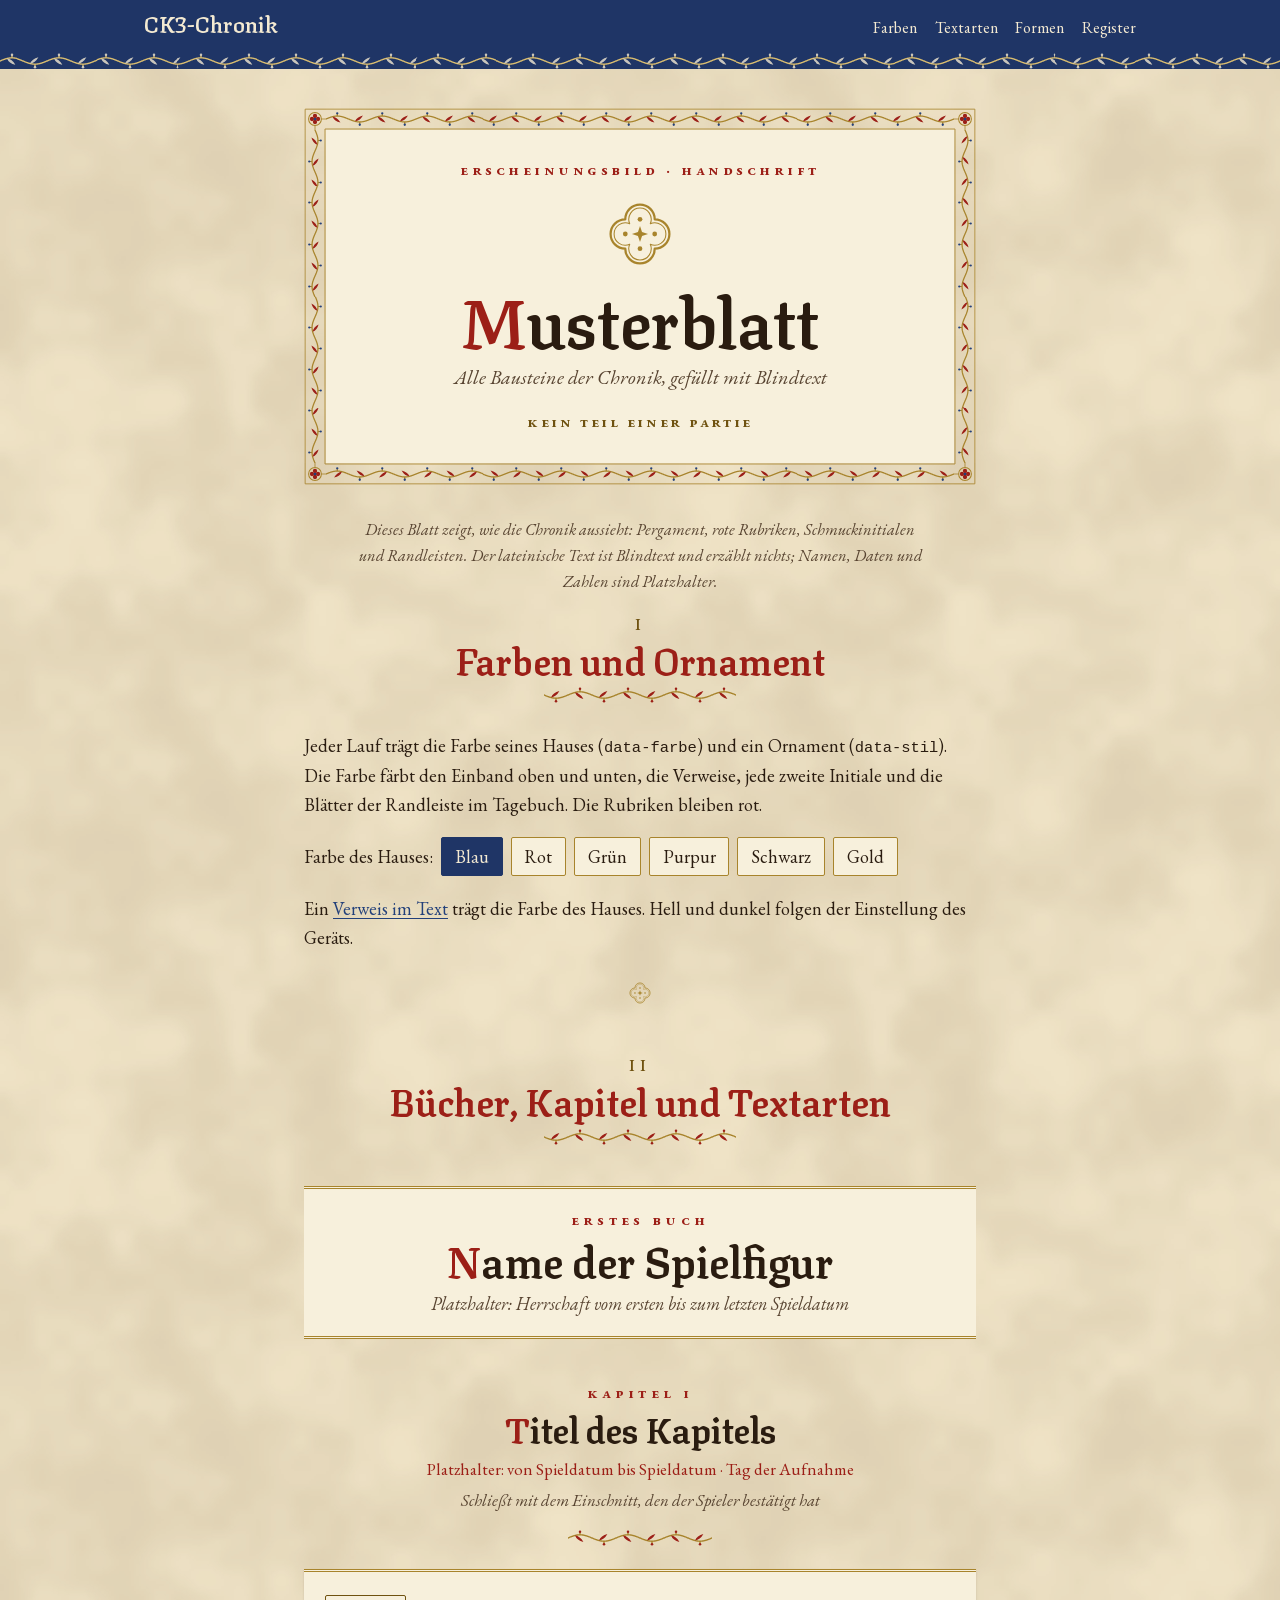
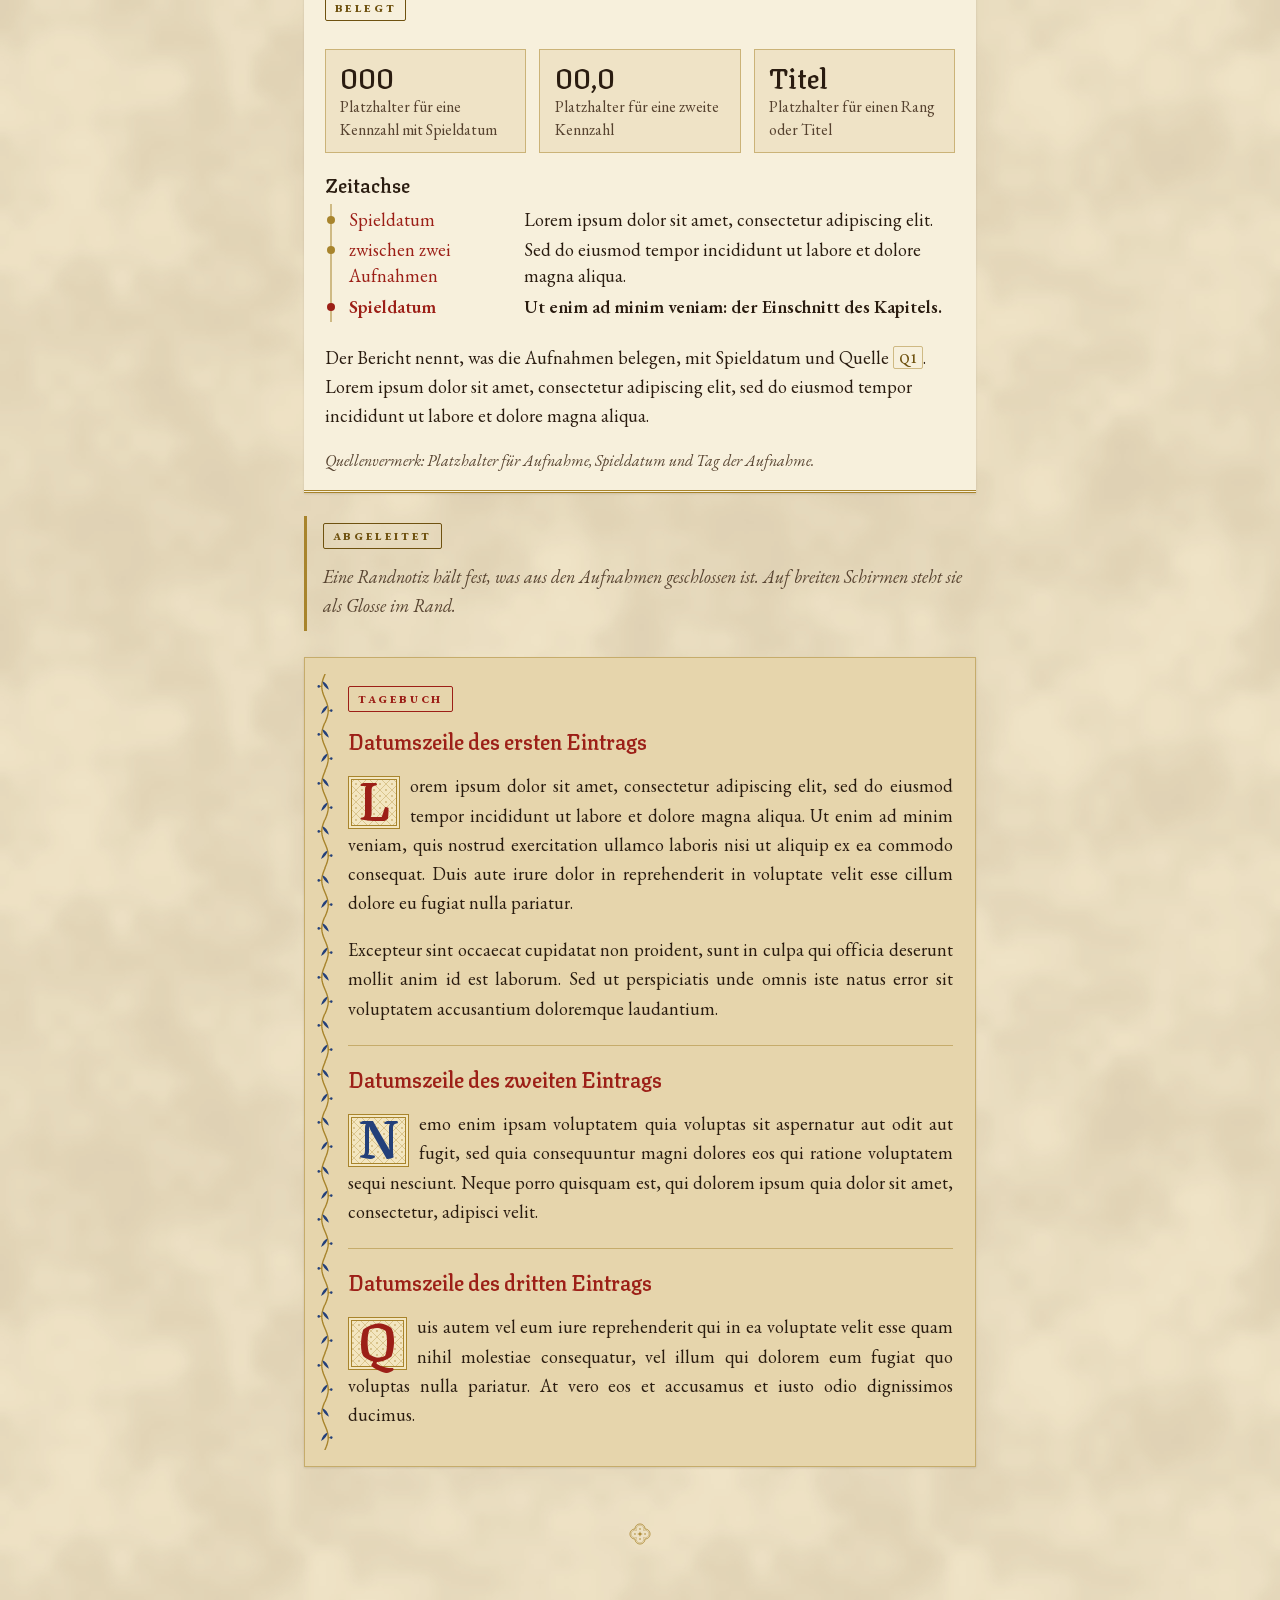
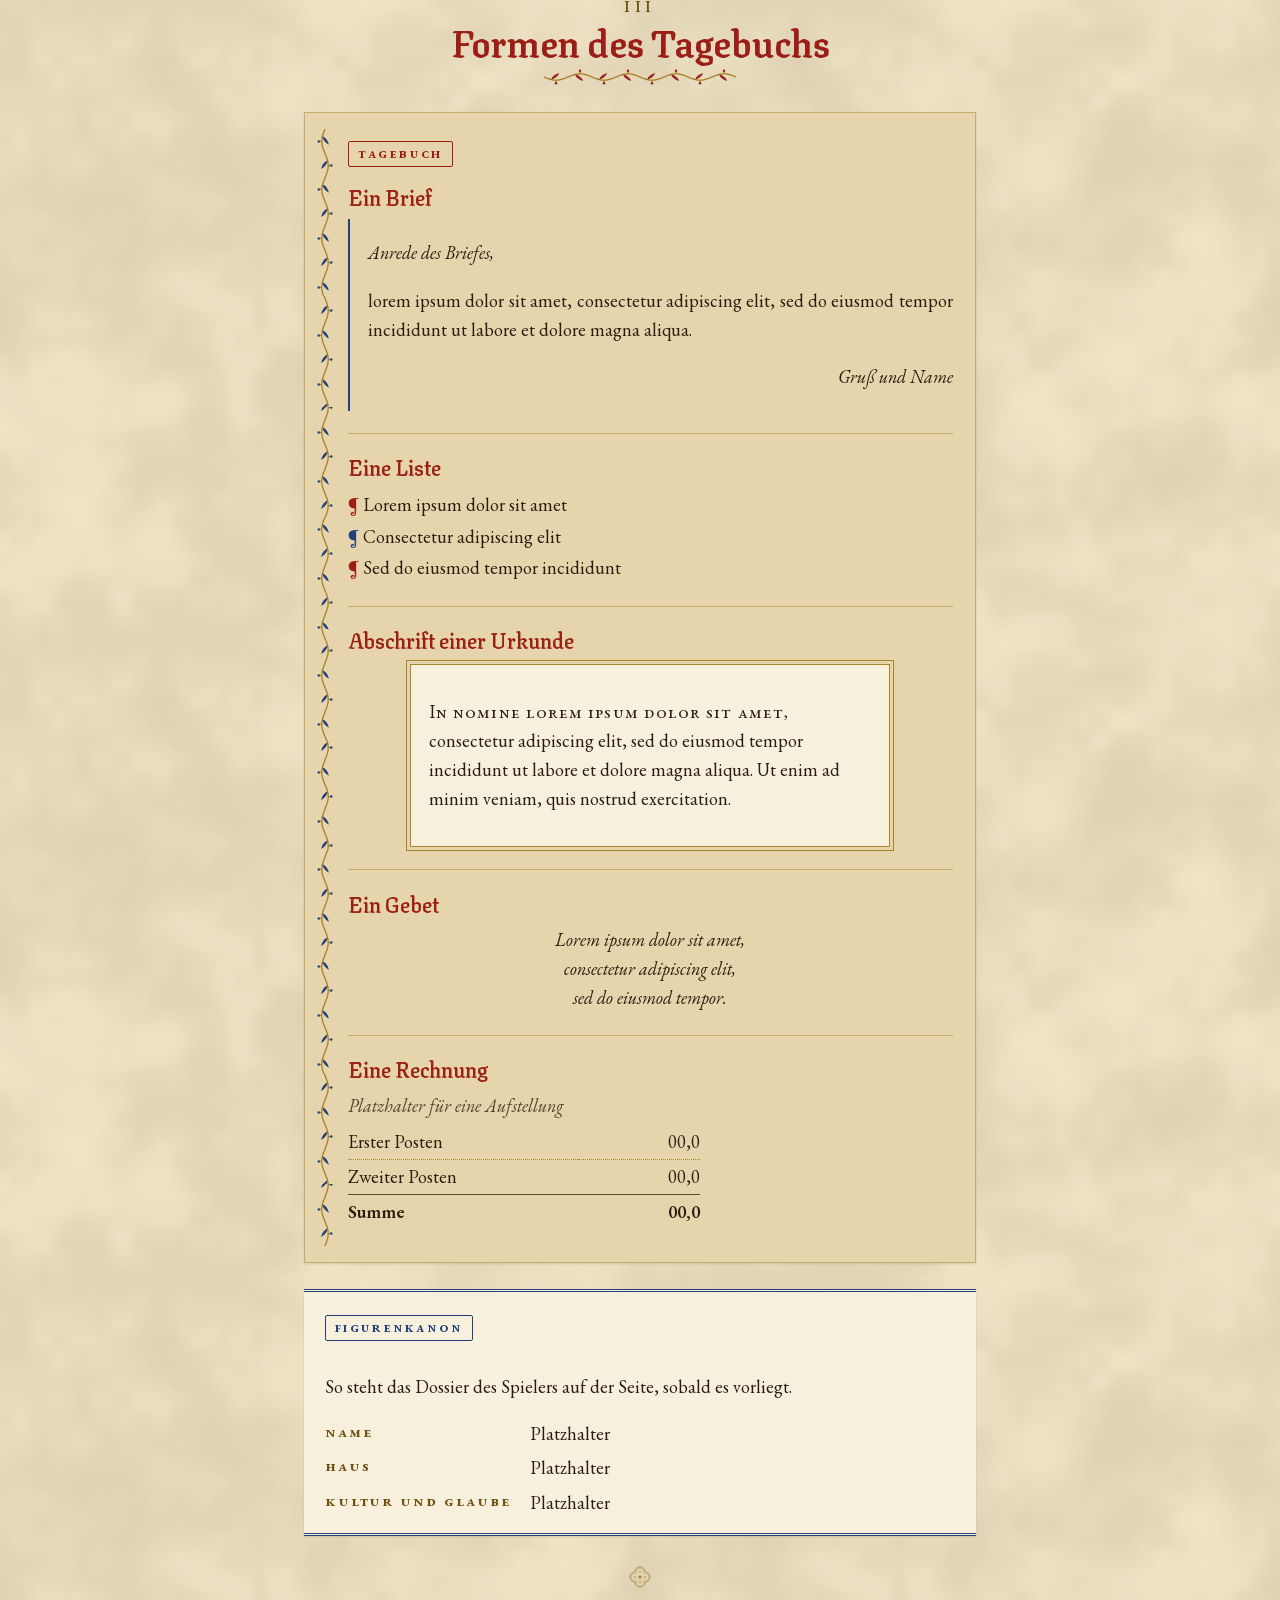
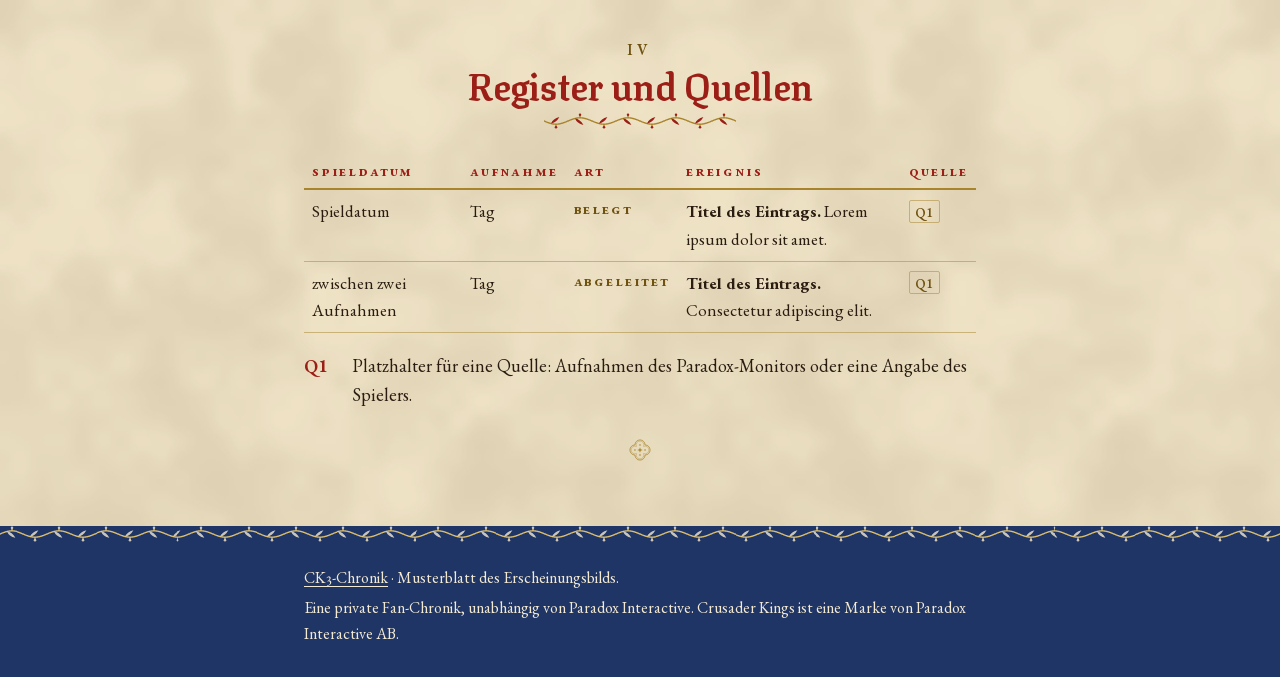
==== musterblatt.html @ afde4c9e "Gerüst der CK3-Chronik: Portal, erster Lauf, Handschrift, Hochlade-Skript Portal und Seite des erste" ====
<!doctype html>
<html lang="de">
<head>
<meta charset="utf-8">
<meta name="viewport" content="width=device-width, initial-scale=1">
<meta name="color-scheme" content="light dark">
<meta name="robots" content="noindex">
<title>Musterblatt · CK3-Chronik</title>
<meta name="description" content="Musterblatt des Erscheinungsbilds „Handschrift“: alle Bausteine der CK3-Chronik mit Blindtext.">
<link rel="icon" href="assets/zeichen.svg" type="image/svg+xml">
<link rel="stylesheet" href="assets/handschrift.css">
<script src="assets/musterblatt.js" defer></script>
</head>
<body>
<a class="hs-sprung" href="#inhalt">Zum Inhalt</a>
<header class="hs-kopf">
  <div class="hs-kopf-innen">
    <a class="hs-marke" href="./">CK3-Chronik</a>
    <nav aria-label="Abschnitte"><a href="#farben">Farben</a><a href="#textarten">Textarten</a><a href="#formen">Formen</a><a href="#register">Register</a></nav>
  </div>
  <div class="hs-leiste" aria-hidden="true"></div>
</header>

<main id="inhalt">
  <section class="hs-titelblatt" aria-labelledby="titel">
    <p class="hs-oben">Erscheinungsbild · Handschrift</p>
    <div class="hs-vierpass" aria-hidden="true"></div>
    <h1 id="titel">Musterblatt</h1>
    <p class="hs-unter">Alle Bausteine der Chronik, gefüllt mit Blindtext</p>
    <p class="hs-zeile">Kein Teil einer Partie</p>
  </section>

  <p class="hs-hinweis">Dieses Blatt zeigt, wie die Chronik aussieht: Pergament, rote Rubriken, Schmuckinitialen und Randleisten. Der lateinische Text ist Blindtext und erzählt nichts; Namen, Daten und Zahlen sind Platzhalter.</p>

  <section class="hs-abschnitt" id="farben" aria-labelledby="farben-titel">
    <h2 id="farben-titel"><span class="hs-nr">I</span> Farben und Ornament</h2>
    <div class="hs-leiste" aria-hidden="true"></div>
    <p>Jeder Lauf trägt die Farbe seines Hauses (<code>data-farbe</code>) und ein Ornament (<code>data-stil</code>). Die Farbe färbt den Einband oben und unten, die Verweise, jede zweite Initiale und die Blätter der Randleiste im Tagebuch. Die Rubriken bleiben rot.</p>
    <p id="farbwahl" class="hs-farbwahl" hidden>Farbe des Hauses:
      <button type="button" data-farbe="">Blau</button>
      <button type="button" data-farbe="rot">Rot</button>
      <button type="button" data-farbe="gruen">Grün</button>
      <button type="button" data-farbe="purpur">Purpur</button>
      <button type="button" data-farbe="schwarz">Schwarz</button>
      <button type="button" data-farbe="gold">Gold</button>
    </p>
    <p>Ein <a href="#textarten">Verweis im Text</a> trägt die Farbe des Hauses. Hell und dunkel folgen der Einstellung des Geräts.</p>
    <div class="hs-vierpass hs-schluss" aria-hidden="true"></div>
  </section>

  <section class="hs-abschnitt" id="textarten" aria-labelledby="textarten-titel">
    <h2 id="textarten-titel"><span class="hs-nr">II</span> Bücher, Kapitel und Textarten</h2>
    <div class="hs-leiste" aria-hidden="true"></div>

    <section class="hs-buch" id="buch-muster" aria-labelledby="buch-muster-titel">
      <header class="hs-buch-kopf">
        <p class="hs-buch-nr">Erstes Buch</p>
        <h3 id="buch-muster-titel">Name der Spielfigur</h3>
        <p class="hs-buch-zeit">Platzhalter: Herrschaft vom ersten bis zum letzten Spieldatum</p>
      </header>

      <article class="hs-kapitel" id="kapitel-muster" aria-labelledby="kapitel-muster-titel">
        <header class="hs-kapitel-kopf">
          <p class="hs-kapitel-nr">Kapitel I</p>
          <h4 id="kapitel-muster-titel">Titel des Kapitels</h4>
          <p class="hs-kapitel-zeit">Platzhalter: von Spieldatum bis Spieldatum · Tag der Aufnahme</p>
          <p class="hs-kapitel-einschnitt">Schließt mit dem Einschnitt, den der Spieler bestätigt hat</p>
          <div class="hs-leiste" aria-hidden="true"></div>
        </header>

        <div class="hs-bericht">
          <span class="hs-etikett">Belegt</span>
          <div class="hs-kennzahlen">
            <div class="hs-kennzahl"><b>000</b><span>Platzhalter für eine Kennzahl mit Spieldatum</span></div>
            <div class="hs-kennzahl"><b>00,0</b><span>Platzhalter für eine zweite Kennzahl</span></div>
            <div class="hs-kennzahl"><b>Titel</b><span>Platzhalter für einen Rang oder Titel</span></div>
          </div>
          <h5>Zeitachse</h5>
          <ol class="hs-zeitachse">
            <li><span class="hs-zeitpunkt">Spieldatum</span><span>Lorem ipsum dolor sit amet, consectetur adipiscing elit.</span></li>
            <li><span class="hs-zeitpunkt">zwischen zwei Aufnahmen</span><span>Sed do eiusmod tempor incididunt ut labore et dolore magna aliqua.</span></li>
            <li class="hs-einschnitt"><span class="hs-zeitpunkt">Spieldatum</span><span>Ut enim ad minim veniam: der Einschnitt des Kapitels.</span></li>
          </ol>
          <p>Der Bericht nennt, was die Aufnahmen belegen, mit Spieldatum und Quelle <a class="hs-q" href="#q1" aria-label="Quelle Q1">Q1</a>. Lorem ipsum dolor sit amet, consectetur adipiscing elit, sed do eiusmod tempor incididunt ut labore et dolore magna aliqua.</p>
          <p class="hs-quelle">Quellenvermerk: Platzhalter für Aufnahme, Spieldatum und Tag der Aufnahme.</p>
        </div>

        <aside class="hs-randnotiz">
          <span class="hs-etikett">Abgeleitet</span>
          <p>Eine Randnotiz hält fest, was aus den Aufnahmen geschlossen ist. Auf breiten Schirmen steht sie als Glosse im Rand.</p>
        </aside>

        <div class="hs-tagebuch">
          <span class="hs-etikett">Tagebuch</span>
          <section class="hs-eintrag">
            <h5 class="hs-rubrik">Datumszeile des ersten Eintrags</h5>
            <p>Lorem ipsum dolor sit amet, consectetur adipiscing elit, sed do eiusmod tempor incididunt ut labore et dolore magna aliqua. Ut enim ad minim veniam, quis nostrud exercitation ullamco laboris nisi ut aliquip ex ea commodo consequat. Duis aute irure dolor in reprehenderit in voluptate velit esse cillum dolore eu fugiat nulla pariatur.</p>
            <p>Excepteur sint occaecat cupidatat non proident, sunt in culpa qui officia deserunt mollit anim id est laborum. Sed ut perspiciatis unde omnis iste natus error sit voluptatem accusantium doloremque laudantium.</p>
          </section>
          <section class="hs-eintrag">
            <h5 class="hs-rubrik">Datumszeile des zweiten Eintrags</h5>
            <p>Nemo enim ipsam voluptatem quia voluptas sit aspernatur aut odit aut fugit, sed quia consequuntur magni dolores eos qui ratione voluptatem sequi nesciunt. Neque porro quisquam est, qui dolorem ipsum quia dolor sit amet, consectetur, adipisci velit.</p>
          </section>
          <section class="hs-eintrag">
            <h5 class="hs-rubrik">Datumszeile des dritten Eintrags</h5>
            <p>Quis autem vel eum iure reprehenderit qui in ea voluptate velit esse quam nihil molestiae consequatur, vel illum qui dolorem eum fugiat quo voluptas nulla pariatur. At vero eos et accusamus et iusto odio dignissimos ducimus.</p>
          </section>
        </div>
      </article>
    </section>
    <div class="hs-vierpass hs-schluss" aria-hidden="true"></div>
  </section>

  <section class="hs-abschnitt" id="formen" aria-labelledby="formen-titel">
    <h2 id="formen-titel"><span class="hs-nr">III</span> Formen des Tagebuchs</h2>
    <div class="hs-leiste" aria-hidden="true"></div>
    <div class="hs-tagebuch">
      <span class="hs-etikett">Tagebuch</span>
      <section class="hs-eintrag hs-eintrag--schlicht">
        <h5 class="hs-rubrik">Ein Brief</h5>
        <div class="hs-brief">
          <p class="hs-anrede">Anrede des Briefes,</p>
          <p>lorem ipsum dolor sit amet, consectetur adipiscing elit, sed do eiusmod tempor incididunt ut labore et dolore magna aliqua.</p>
          <p class="hs-gruss">Gruß und Name</p>
        </div>
      </section>
      <section class="hs-eintrag hs-eintrag--schlicht">
        <h5 class="hs-rubrik">Eine Liste</h5>
        <ul class="hs-liste">
          <li>Lorem ipsum dolor sit amet</li>
          <li>Consectetur adipiscing elit</li>
          <li>Sed do eiusmod tempor incididunt</li>
        </ul>
      </section>
      <section class="hs-eintrag hs-eintrag--schlicht">
        <h5 class="hs-rubrik">Abschrift einer Urkunde</h5>
        <div class="hs-urkunde">
          <p>In nomine lorem ipsum dolor sit amet, consectetur adipiscing elit, sed do eiusmod tempor incididunt ut labore et dolore magna aliqua. Ut enim ad minim veniam, quis nostrud exercitation.</p>
        </div>
      </section>
      <section class="hs-eintrag hs-eintrag--schlicht">
        <h5 class="hs-rubrik">Ein Gebet</h5>
        <p class="hs-gebet">Lorem ipsum dolor sit amet,<br>consectetur adipiscing elit,<br>sed do eiusmod tempor.</p>
      </section>
      <section class="hs-eintrag hs-eintrag--schlicht">
        <h5 class="hs-rubrik">Eine Rechnung</h5>
        <table class="hs-rechnung">
          <caption>Platzhalter für eine Aufstellung</caption>
          <tbody>
            <tr><td>Erster Posten</td><td>00,0</td></tr>
            <tr><td>Zweiter Posten</td><td>00,0</td></tr>
            <tr class="hs-summe"><td>Summe</td><td>00,0</td></tr>
          </tbody>
        </table>
      </section>
    </div>
    <div class="hs-kanon">
      <span class="hs-etikett">Figurenkanon</span>
      <p>So steht das Dossier des Spielers auf der Seite, sobald es vorliegt.</p>
      <dl class="hs-steckbrief">
        <dt>Name</dt><dd>Platzhalter</dd>
        <dt>Haus</dt><dd>Platzhalter</dd>
        <dt>Kultur und Glaube</dt><dd>Platzhalter</dd>
      </dl>
    </div>
    <div class="hs-vierpass hs-schluss" aria-hidden="true"></div>
  </section>

  <section class="hs-abschnitt" id="register" aria-labelledby="register-titel">
    <h2 id="register-titel"><span class="hs-nr">IV</span> Register und Quellen</h2>
    <div class="hs-leiste" aria-hidden="true"></div>
    <div class="hs-tabelle-rahmen"><table class="hs-register">
      <thead><tr><th scope="col">Spieldatum</th><th scope="col">Aufnahme</th><th scope="col">Art</th><th scope="col">Ereignis</th><th scope="col">Quelle</th></tr></thead>
      <tbody>
        <tr><td class="hs-zeit">Spieldatum</td><td class="hs-zeit">Tag</td><td class="hs-art">Belegt</td><td><strong>Titel des Eintrags.</strong> Lorem ipsum dolor sit amet.</td><td><a class="hs-q" href="#q1">Q1</a></td></tr>
        <tr><td class="hs-zeit">zwischen zwei Aufnahmen</td><td class="hs-zeit">Tag</td><td class="hs-art">Abgeleitet</td><td><strong>Titel des Eintrags.</strong> Consectetur adipiscing elit.</td><td><a class="hs-q" href="#q1">Q1</a></td></tr>
      </tbody>
    </table></div>
    <ol class="hs-quellen">
      <li id="q1"><b>Q1</b>Platzhalter für eine Quelle: Aufnahmen des Paradox-Monitors oder eine Angabe des Spielers.</li>
    </ol>
    <div class="hs-vierpass hs-schluss" aria-hidden="true"></div>
  </section>
</main>

<footer class="hs-fuss">
  <div class="hs-leiste" aria-hidden="true"></div>
  <div class="hs-fuss-innen">
    <p><a href="./">CK3-Chronik</a> · Musterblatt des Erscheinungsbilds.</p>
    <p>Eine private Fan-Chronik, unabhängig von Paradox Interactive. Crusader Kings ist eine Marke von Paradox Interactive AB.</p>
  </div>
</footer>
</body>
</html>
---- assets/handschrift.css ----
/* CK3-Chronik · Erscheinungsbild „Handschrift“: die Hauschronik als mittelalterliche Handschrift.
   Pergament, braunschwarze Tinte, rote Rubriken, Schmuckinitialen, Randleisten (scripts/ornamente.py).
   Farben als Variablen, hell und dunkel; Schriften lokal (SIL OFL, assets/fonts/), keine fremden Server.
   Je Lauf: data-farbe (Farbe des Hauses) und data-stil (Ornament) an <html>.
   Wer hier Farben ändert, lässt danach `node scripts/kontrast.mjs` laufen (WCAG AA). */

@font-face { font-family: "Texturina"; src: url("fonts/texturina.woff2") format("woff2"); font-weight: 100 900; font-style: normal; font-display: swap; }
@font-face { font-family: "EB Garamond"; src: url("fonts/eb-garamond.woff2") format("woff2"); font-weight: 400 800; font-style: normal; font-display: swap; }
@font-face { font-family: "EB Garamond"; src: url("fonts/eb-garamond-italic.woff2") format("woff2"); font-weight: 400 800; font-style: italic; font-display: swap; }

:root {
  --hs-papier: #efe3c6;          /* Pergament */
  --hs-papier-fleck: #dfd1b3;    /* dunkelste Stelle der Pergamentwolken (nur für die Kontrastprüfung) */
  --hs-papier-2: #f7f0dc;        /* Bericht, Titelblatt */
  --hs-papier-3: #e6d5ac;        /* Tagebuch, getönt */
  --hs-tinte: #2a1c10;           /* Tinte, Braunschwarz */
  --hs-tinte-blass: #574330;
  --hs-rubrum: #9c1f17;          /* Rubriken: Überschriften, Datumszeilen, Initialen */
  --hs-gold: #a8842c;            /* Linien, Rahmen, Ranken (Schmuck) */
  --hs-gold-schrift: #6f5210;    /* Gold für kleine Schrift */
  --hs-blau: #23407a;            /* Lapis: zweite Farbe der Initialen */
  --hs-haus: #23407a;            /* Farbe des Laufs (data-farbe): Verweise, jede zweite Initiale, Blätter */
  --hs-einband: #1f3566;         /* Kopf und Fuß: der Einband */
  --hs-einband-schrift: #f4ead2;
  --hs-einband-zier: #d9bc6f;
  --hs-initiale-grund: #f3e6c0;  /* Feld hinter den Schmuckinitialen */
  --hs-linie: rgba(168, 132, 44, 0.5);
  --hs-schatten: 0 1px 2px rgba(42, 28, 16, 0.12);
  --hs-pergament: url("pergament-hell.png");
  --hs-rahmen: url("rahmen-hell.svg");
  --hs-ranke: url("ranke.svg");                           /* Ornament des Laufs (data-stil) */
  --hs-ranke-knospen: url("ranke-knospen.svg");
  --hs-ranke-s: url("ranke-senkrecht.svg");
  --hs-ranke-knospen-s: url("ranke-knospen-senkrecht.svg");
  --hs-titel: "Texturina", "EB Garamond", Georgia, serif;
  --hs-text: "EB Garamond", Georgia, "Times New Roman", serif;
  --hs-mass: 44rem;
  color-scheme: light dark;
}

@media (prefers-color-scheme: dark) {
  :root {
    --hs-papier: #1c1712;        /* Pergament bei Kerzenlicht */
    --hs-papier-fleck: #2a251e;  /* hellste Stelle der Pergamentwolken */
    --hs-papier-2: #241e17;
    --hs-papier-3: #2c2419;
    --hs-tinte: #ecdfc4;
    --hs-tinte-blass: #c9b693;
    --hs-rubrum: #ee9079;
    --hs-gold: #cba95a;
    --hs-gold-schrift: #d7b96c;
    --hs-blau: #a3bdf0;
    --hs-haus: #a3bdf0;
    --hs-einband: #152340;
    --hs-einband-schrift: #efe4c9;
    --hs-einband-zier: #cba95a;
    --hs-initiale-grund: #33291b;
    --hs-linie: rgba(203, 169, 90, 0.42);
    --hs-schatten: 0 1px 2px rgba(0, 0, 0, 0.5);
    --hs-pergament: url("pergament-dunkel.png");
    --hs-rahmen: url("rahmen-dunkel.svg");
  }
}

/* Farben je Lauf nach den Tinkturen der Wappen. Blau ist die Vorgabe. */
:root[data-farbe="rot"] { --hs-haus: #7d1d2a; --hs-einband: #6e1a20; }
:root[data-farbe="gruen"] { --hs-haus: #1f5a35; --hs-einband: #1c4a2c; }
:root[data-farbe="purpur"] { --hs-haus: #6a1f55; --hs-einband: #55194a; }
:root[data-farbe="schwarz"] { --hs-haus: #33302c; --hs-einband: #2b2723; }
:root[data-farbe="gold"] { --hs-haus: #6f5210; --hs-einband: #6b4f12; --hs-einband-schrift: #f8efd8; --hs-einband-zier: #f0dfae; }
@media (prefers-color-scheme: dark) {
  :root[data-farbe="rot"] { --hs-haus: #f0a0a4; --hs-einband: #4a1418; }
  :root[data-farbe="gruen"] { --hs-haus: #93cf9f; --hs-einband: #14301e; }
  :root[data-farbe="purpur"] { --hs-haus: #dba3cf; --hs-einband: #3a1433; }
  :root[data-farbe="schwarz"] { --hs-haus: #cfc8bb; --hs-einband: #0f0d0b; }
  :root[data-farbe="gold"] { --hs-haus: #dcc078; --hs-einband: #4a370e; --hs-einband-schrift: #efe4c9; --hs-einband-zier: #e3c97f; }
}

/* Ornament je Lauf. „ranke“ ist die Vorgabe; ein weiterer Stil stellt hier die vier Masken um. */
:root[data-stil="ranke"] {
  --hs-ranke: url("ranke.svg");
  --hs-ranke-knospen: url("ranke-knospen.svg");
  --hs-ranke-s: url("ranke-senkrecht.svg");
  --hs-ranke-knospen-s: url("ranke-knospen-senkrecht.svg");
}

*, *::before, *::after { box-sizing: border-box; }
html { -webkit-text-size-adjust: 100%; text-size-adjust: 100%; }
body {
  margin: 0;
  background: var(--hs-papier) var(--hs-pergament) 0 0 / 640px 640px;
  color: var(--hs-tinte);
  font: 400 1.125rem/1.62 var(--hs-text);
  font-variant-numeric: oldstyle-nums proportional-nums;
  overflow-wrap: break-word;
}
a { color: var(--hs-haus); text-decoration-thickness: 1px; text-underline-offset: 0.18em; }
a:hover { text-decoration-thickness: 2px; }
:focus-visible { outline: 2px solid var(--hs-haus); outline-offset: 3px; }
img { max-width: 100%; height: auto; }
h1, h2, h3, h4, h5 { text-wrap: balance; }

.hs-sprung {
  position: absolute; left: 1rem; top: -4rem; z-index: 2; padding: 0.5rem 0.9rem;
  background: var(--hs-papier-2); color: var(--hs-tinte); border: 1px solid var(--hs-gold);
}
.hs-sprung:focus { top: 0.6rem; }

/* Randleiste: Blattranke aus zwei Masken, der Stiel in Gold, Blätter und Beeren in Rot */
.hs-leiste { position: relative; height: 16px; }
.hs-leiste::before, .hs-leiste::after {
  content: ""; position: absolute; inset: 0;
  -webkit-mask: var(--hs-ranke) center / 48px 16px round no-repeat;
  mask: var(--hs-ranke) center / 48px 16px round no-repeat;
}
.hs-leiste::before { background: var(--hs-gold); }
.hs-leiste::after { background: var(--hs-rubrum); -webkit-mask-image: var(--hs-ranke-knospen); mask-image: var(--hs-ranke-knospen); }

.hs-vierpass {
  width: 4.4rem; aspect-ratio: 1; margin: 0 auto; background: var(--hs-gold);
  -webkit-mask: url("vierpass.svg") center / contain no-repeat;
  mask: url("vierpass.svg") center / contain no-repeat;
}
.hs-schluss { width: 1.5rem; margin: 1.8rem auto 0; }

/* Kopf und Fuß: der Einband */
.hs-kopf { background: var(--hs-einband); color: var(--hs-einband-schrift); }
.hs-kopf-innen {
  max-width: 64rem; margin: 0 auto; padding: 0.65rem 1rem 0.55rem;
  display: flex; flex-wrap: wrap; gap: 0.3rem 1.4rem; align-items: baseline; justify-content: space-between;
}
.hs-marke { font: 600 1.4rem/1.2 var(--hs-titel); color: inherit; text-decoration: none; }
.hs-kopf nav { display: flex; flex-wrap: wrap; gap: 0.15rem 1.1rem; font-size: 1rem; }
.hs-kopf nav a { color: inherit; text-decoration: none; border-bottom: 1px solid transparent; padding: 0.15rem 0; }
.hs-kopf nav a:hover, .hs-kopf nav a[aria-current] { border-bottom-color: currentColor; }
.hs-kopf :focus-visible, .hs-fuss :focus-visible { outline-color: currentColor; }
.hs-kopf .hs-leiste::before, .hs-fuss .hs-leiste::before { background: var(--hs-einband-zier); }
.hs-kopf .hs-leiste::after, .hs-fuss .hs-leiste::after { background: var(--hs-einband-schrift); opacity: 0.8; }
.hs-fuss { margin-top: 4rem; background: var(--hs-einband); color: var(--hs-einband-schrift); font-size: 1rem; }
.hs-fuss-innen { max-width: var(--hs-mass); margin: 0 auto; padding: 1.1rem 1rem 1.6rem; }
.hs-fuss a { color: inherit; }
.hs-fuss p { margin: 0.3rem 0; }

/* Satzspiegel und Titelblatt */
main { max-width: var(--hs-mass); margin: 0 auto; padding: 0 1rem; }
.hs-titelblatt {
  text-align: center; margin: 2.4rem 0 2rem; padding: 1.9rem 1rem 1.8rem;
  border: 22px solid transparent; border-image: var(--hs-rahmen) 24 / 22px round;
  background: var(--hs-papier-2); background-clip: padding-box;
}
.hs-titelblatt .hs-oben {
  font: 600 1rem/1.3 var(--hs-text); letter-spacing: 0.22em; color: var(--hs-rubrum);
  margin: 0 0 1.1rem;
}
.hs-titelblatt h1 { font: 700 clamp(2.4rem, 9vw, 4.3rem)/1.04 var(--hs-titel); margin: 0.8rem 0 0.5rem; }
.hs-titelblatt h1::first-letter, .hs-buch-kopf h3::first-letter, .hs-kapitel-kopf h4::first-letter { color: var(--hs-rubrum); }
.hs-titelblatt .hs-unter { font-style: italic; font-size: 1.25rem; color: var(--hs-tinte-blass); margin: 0.2rem 0 1rem; }
.hs-titelblatt .hs-zeile {
  font: 600 1rem/1.5 var(--hs-text); letter-spacing: 0.16em; color: var(--hs-gold-schrift);
  margin: 1rem 0 0;
}

.hs-hinweis { font-size: 1.02rem; color: var(--hs-tinte-blass); text-align: center; font-style: italic; margin: 0 auto 1.2rem; max-width: 36rem; }
.hs-aufnahmen { font-size: 1rem; color: var(--hs-tinte-blass); text-align: center; margin: 0 0 2.2rem; }
.hs-leer { text-align: center; font-style: italic; color: var(--hs-tinte-blass); margin: 1.4rem auto; max-width: 34rem; }

/* Inhaltsverzeichnis */
.hs-inhalt { border-top: 3px double var(--hs-gold); border-bottom: 3px double var(--hs-gold); padding: 1rem 0 0.9rem; margin: 0 0 2.8rem; }
.hs-inhalt h2 {
  margin: 0 0 0.6rem; font: 600 1rem/1.3 var(--hs-text); letter-spacing: 0.24em;
  color: var(--hs-rubrum); text-align: center;
}
.hs-inhalt ol { list-style: none; margin: 0; padding: 0; columns: 2 14rem; column-gap: 2rem; }
.hs-inhalt li { break-inside: avoid; padding: 0.15rem 0; }
.hs-inhalt .hs-nr { display: inline-block; min-width: 2.4rem; font-weight: 600; letter-spacing: 0.06em; color: var(--hs-gold-schrift); font-variant-numeric: lining-nums; }
.hs-inhalt .hs-inhalt-kapitel { columns: auto; margin: 0.1rem 0 0.15rem 2.4rem; font-size: 1rem; font-style: italic; }

/* Abschnitte: die Überschrift ist eine Rubrik */
.hs-abschnitt { margin: 0 0 3.2rem; scroll-margin-top: 1rem; }
.hs-abschnitt > h2 { font: 700 clamp(1.7rem, 5.4vw, 2.3rem)/1.15 var(--hs-titel); color: var(--hs-rubrum); text-align: center; margin: 0 0 0.45rem; }
.hs-abschnitt > h2 .hs-nr {
  display: block; font: 600 0.95rem/1.4 var(--hs-text); letter-spacing: 0.3em; color: var(--hs-gold-schrift);
  margin: 0 0 0.1rem; font-variant-numeric: lining-nums;
}
.hs-abschnitt > .hs-leiste { max-width: 12rem; margin: 0 auto 1.7rem; }
.hs-abschnitt h3 { font: 600 1.45rem/1.25 var(--hs-titel); margin: 1.8rem 0 0.6rem; }

/* Textarten */
.hs-etikett {
  display: inline-block; font: 600 0.9rem/1 var(--hs-text); letter-spacing: 0.18em;
  padding: 0.26rem 0.55rem 0.34rem; border: 1px solid currentColor; border-radius: 2px; margin: 0 0 0.8rem;
}
.hs-bericht {
  background: var(--hs-papier-2); border-top: 3px double var(--hs-gold); border-bottom: 3px double var(--hs-gold);
  padding: 1.2rem 1.3rem 1rem; margin: 1.4rem 0; box-shadow: var(--hs-schatten);
}
.hs-bericht .hs-etikett { color: var(--hs-gold-schrift); }
.hs-bericht h5 { margin: 1.2rem 0 0.5rem; font: 600 1.2rem/1.25 var(--hs-titel); }
.hs-quelle { font-style: italic; font-size: 1rem; color: var(--hs-tinte-blass); margin: 0.9rem 0 0; }
.hs-kanon {
  background: var(--hs-papier-2); border-top: 3px double var(--hs-haus); border-bottom: 3px double var(--hs-haus);
  padding: 1.2rem 1.3rem 1rem; margin: 1.4rem 0; box-shadow: var(--hs-schatten);
}
.hs-kanon .hs-etikett, .hs-kanon h3 { color: var(--hs-haus); }
.hs-kanon h3 { margin-top: 0.4rem; font-size: 1.7rem; }
.hs-kanon h4 { margin: 1.6rem 0 0.5rem; font: 600 1.3rem/1.25 var(--hs-titel); }
.hs-motto { margin: 1.1rem 0 1.3rem; text-align: center; font-size: 1.25rem; color: var(--hs-rubrum); }

/* Tagebuch: getöntes Pergament, links die Randleiste, am Anfang die Schmuckinitiale */
.hs-tagebuch {
  position: relative; background: var(--hs-papier-3); padding: 1.5rem 1.4rem 1.2rem 2.7rem; margin: 1.6rem 0;
  border: 1px solid var(--hs-linie); box-shadow: var(--hs-schatten); text-align: justify; hyphens: auto;
}
.hs-tagebuch::before, .hs-tagebuch::after {
  content: ""; position: absolute; left: 0.75rem; top: 1rem; bottom: 1rem; width: 16px;
  -webkit-mask: var(--hs-ranke-s) center top / 16px 48px no-repeat round;
  mask: var(--hs-ranke-s) center top / 16px 48px no-repeat round;
}
.hs-tagebuch::before { background: var(--hs-gold); }
.hs-tagebuch::after { background: var(--hs-haus); -webkit-mask-image: var(--hs-ranke-knospen-s); mask-image: var(--hs-ranke-knospen-s); }
.hs-tagebuch .hs-etikett { color: var(--hs-rubrum); }
.hs-rubrik { margin: 0 0 0.6rem; font: 600 1.3rem/1.25 var(--hs-titel); color: var(--hs-rubrum); text-align: left; hyphens: manual; }
.hs-bezug { margin: 0 0 0.3rem; font-size: 1rem; font-style: italic; color: var(--hs-tinte-blass); text-align: left; }
.hs-eintrag { margin: 1.4rem 0 0; padding-top: 1.2rem; border-top: 1px solid var(--hs-linie); }
.hs-eintrag:first-of-type { margin-top: 0.2rem; padding-top: 0; border-top: 0; }
.hs-tagebuch > p:first-of-type::first-letter,
.hs-eintrag:not(.hs-eintrag--schlicht) > p:first-of-type::first-letter {
  /* Feld über zwei Zeilen; Zeilenhöhe und Innenabstand stellen den Versal in die Mitte des Feldes */
  float: left; font: 700 3.3rem/0.6 var(--hs-titel); color: var(--hs-rubrum);
  padding: 0.175rem 0.55rem 1.02rem; margin: 0.3rem 0.65rem 0 0;
  background: var(--hs-initiale-grund) url("initiale-grund.svg") center / 12px 12px;
  border: 1px solid var(--hs-gold);
  box-shadow: inset 0 0 0 2px var(--hs-initiale-grund), inset 0 0 0 3px var(--hs-gold);
}
.hs-eintrag:not(.hs-eintrag--schlicht):nth-of-type(even) > p:first-of-type::first-letter { color: var(--hs-blau); }

/* Formen des Tagebuchs: Brief, Liste, Abschrift einer Urkunde, Gebet, Rechnung */
.hs-brief { margin: 0.4rem 0 0.2rem; padding: 0.1rem 0 0.1rem 1.1rem; border-left: 2px solid var(--hs-haus); }
.hs-brief .hs-anrede { font-style: italic; }
.hs-brief .hs-gruss { text-align: right; font-style: italic; }
.hs-liste { list-style: none; margin: 0.3rem 0 0.9rem; padding: 0; text-align: left; }
.hs-liste li { padding: 0.08rem 0 0.08rem 1.4rem; text-indent: -1.4rem; }
.hs-liste li::before { content: "¶ "; color: var(--hs-rubrum); }
.hs-liste li:nth-child(even)::before { color: var(--hs-blau); }
.hs-urkunde {
  margin: 0.7rem auto 1rem; padding: 0.9rem 1.1rem; max-width: 30rem; text-align: left; hyphens: manual;
  background: var(--hs-papier-2); border: 1px solid var(--hs-gold); outline: 1px solid var(--hs-gold); outline-offset: 3px;
}
.hs-urkunde p:first-child::first-line { font-variant-caps: small-caps; font-variant-ligatures: none; letter-spacing: 0.06em; }
.hs-gebet { margin: 0.6rem auto 1rem; max-width: 26rem; text-align: center; font-style: italic; hyphens: manual; }
.hs-rechnung { min-width: min(100%, 22rem); border-collapse: collapse; margin: 0.2rem 0 0.9rem; text-align: left; font-variant-numeric: lining-nums tabular-nums; }
.hs-rechnung caption { caption-side: top; text-align: left; font-style: italic; color: var(--hs-tinte-blass); padding: 0 0 0.3rem; }
.hs-rechnung td { padding: 0.15rem 0; border-bottom: 1px dotted var(--hs-gold); vertical-align: bottom; }
.hs-rechnung td + td { padding-left: 1.6rem; text-align: right; }
.hs-rechnung .hs-summe td { border-top: 1px solid var(--hs-tinte-blass); border-bottom: 0; font-weight: 600; }

/* Abgeleitetes als Randnotiz; auf breiten Schirmen steht sie wie eine Glosse im Rand */
.hs-randnotiz {
  border-left: 3px solid var(--hs-gold); padding: 0.2rem 0 0.2rem 1rem; margin: 1.2rem 0;
  font-style: italic; color: var(--hs-tinte-blass);
}
.hs-randnotiz .hs-etikett { color: var(--hs-gold-schrift); font-style: normal; }
.hs-randnotiz p { margin: 0 0 0.5rem; }
@media (min-width: 82rem) {
  .hs-kapitel > .hs-randnotiz {
    float: right; clear: right; width: 15rem; margin: 0.4rem -16.6rem 1rem 0; padding-left: 0.9rem;
    font-size: 1rem; line-height: 1.45;
  }
}

/* Steckbrief und Kennzahlen */
.hs-steckbrief { display: grid; grid-template-columns: minmax(9rem, max-content) 1fr; gap: 0.35rem 1.2rem; margin: 0.4rem 0 0; }
.hs-steckbrief dt {
  font: 600 1rem/1.62 var(--hs-text); letter-spacing: 0.12em; color: var(--hs-gold-schrift);
}
.hs-steckbrief dd { margin: 0; }
.hs-steckbrief ul { margin: 0; padding-left: 1.1rem; }
@media (max-width: 34rem) {
  .hs-steckbrief { grid-template-columns: 1fr; gap: 0.1rem; }
  .hs-steckbrief dd { margin-bottom: 0.6rem; }
}
.hs-kennzahlen { display: flex; flex-wrap: wrap; gap: 0.8rem; margin: 1rem 0; }
.hs-kennzahl { flex: 1 1 9rem; border: 1px solid var(--hs-linie); background: var(--hs-papier); padding: 0.7rem 0.9rem; }
.hs-kennzahl b { display: block; font: 600 1.7rem/1.1 var(--hs-titel); font-variant-numeric: lining-nums tabular-nums; }
.hs-kennzahl span { display: block; margin-top: 0.3rem; font-size: 1rem; line-height: 1.4; color: var(--hs-tinte-blass); }

/* Register */
.hs-tabelle-rahmen { overflow-x: auto; margin: 0.6rem 0; }
table.hs-register { width: 100%; border-collapse: collapse; font-size: 1.05rem; }
.hs-register th {
  text-align: left; font: 600 0.95rem/1.3 var(--hs-text); letter-spacing: 0.12em;
  color: var(--hs-rubrum); border-bottom: 2px solid var(--hs-gold); padding: 0.4rem 0.5rem;
}
.hs-register td { border-bottom: 1px solid var(--hs-linie); padding: 0.5rem; vertical-align: top; }
.hs-register td.hs-zeit { font-variant-numeric: lining-nums tabular-nums; }
.hs-register .hs-art { font: 600 0.95rem/1.5 var(--hs-text); letter-spacing: 0.12em; color: var(--hs-gold-schrift); white-space: nowrap; }
.hs-register .hs-leer { margin: 0; }
@media (max-width: 34rem) {
  table.hs-register thead { display: none; }
  .hs-register tr { display: block; border-bottom: 1px solid var(--hs-linie); padding: 0.5rem 0; }
  .hs-register td { display: block; border: 0; padding: 0.1rem 0; }
}

/* Quellen und Quellenmarken */
a.hs-q {
  font: 600 0.85rem/1 var(--hs-text); letter-spacing: 0.04em; text-decoration: none; color: var(--hs-gold-schrift);
  border: 1px solid var(--hs-linie); padding: 0.1rem 0.3rem; border-radius: 2px; vertical-align: 0.1em; font-variant-numeric: lining-nums;
}
a.hs-q:hover { border-color: var(--hs-gold); }
.hs-quellen { padding-left: 0; list-style: none; }
.hs-quellen li { margin: 0 0 0.6rem; padding-left: 3rem; text-indent: -3rem; scroll-margin-top: 1rem; }
.hs-quellen li b { display: inline-block; width: 3rem; text-indent: 0; color: var(--hs-rubrum); font-variant-numeric: lining-nums; }
.hs-quellen li:target { background: var(--hs-papier-2); outline: 1px solid var(--hs-linie); }

/* Portal */
.hs-welten { display: grid; grid-template-columns: repeat(auto-fit, minmax(16rem, 1fr)); gap: 1.2rem; margin: 0 0 2rem; }
.hs-welt {
  display: block; background: var(--hs-papier-2); border: 1px solid var(--hs-linie); padding: 1.3rem 1.3rem 1.1rem;
  color: inherit; text-decoration: none; box-shadow: var(--hs-schatten); transition: border-color 0.15s ease;
}
.hs-welt:hover { border-color: var(--hs-gold); }
.hs-welt h3 { font: 700 1.75rem/1.15 var(--hs-titel); margin: 0.3rem 0 0.4rem; }
.hs-welt h3::first-letter { color: var(--hs-rubrum); }
.hs-welt .hs-status { font: 600 0.95rem/1.2 var(--hs-text); letter-spacing: 0.14em; color: var(--hs-rubrum); }
.hs-welt p { margin: 0.4rem 0 0; }
.hs-welt .hs-mehr { color: var(--hs-haus); font-style: italic; margin-top: 0.8rem; text-decoration: underline; text-decoration-thickness: 1px; text-underline-offset: 0.18em; }

/* Bücher (je Spielfigur eines) und Kapitel (fortlaufend über den ganzen Lauf) */
.hs-buch { margin: 2.6rem 0 0; scroll-margin-top: 1rem; }
.hs-buch-kopf {
  text-align: center; padding: 1.3rem 1rem 1.1rem; margin: 0 0 2rem; background: var(--hs-papier-2);
  border-top: 3px double var(--hs-gold); border-bottom: 3px double var(--hs-gold);
}
.hs-buch-nr, .hs-kapitel-nr {
  margin: 0 0 0.3rem; font: 600 1rem/1.3 var(--hs-text); letter-spacing: 0.26em;
  color: var(--hs-rubrum);
}
.hs-abschnitt .hs-buch-kopf h3 { margin: 0 0 0.4rem; font: 700 clamp(1.9rem, 6.4vw, 2.7rem)/1.08 var(--hs-titel); }
.hs-buch-zeit { margin: 0; font-style: italic; color: var(--hs-tinte-blass); }
.hs-kapitel { margin: 2.8rem 0 0; scroll-margin-top: 1rem; }
.hs-kapitel + .hs-kapitel { margin-top: 3.2rem; padding-top: 2.4rem; border-top: 1px solid var(--hs-linie); }
.hs-kapitel::after { content: ""; display: block; clear: both; }
.hs-kapitel-kopf { text-align: center; margin: 0 0 1.2rem; }
.hs-kapitel-kopf h4 { margin: 0 0 0.5rem; font: 700 clamp(1.6rem, 5.6vw, 2.2rem)/1.1 var(--hs-titel); }
.hs-kapitel-zeit { margin: 0; font-size: 1.05rem; color: var(--hs-rubrum); }
.hs-kapitel-einschnitt { margin: 0.25rem 0 0; font-size: 1.05rem; font-style: italic; color: var(--hs-tinte-blass); }
.hs-kapitel-kopf .hs-leiste { max-width: 9rem; margin: 1rem auto 0; }

/* Zeitachse im Bericht */
.hs-zeitachse { list-style: none; margin: 0.4rem 0 1.3rem; padding: 0 0 0 0.3rem; }
.hs-zeitachse li {
  position: relative; display: grid; grid-template-columns: 10.5rem 1fr; column-gap: 0.4rem;
  padding: 0.14rem 0 0.14rem 1.1rem; border-left: 2px solid var(--hs-linie); line-height: 1.45;
}
.hs-zeitachse li::before { content: ""; position: absolute; left: -5px; top: 0.62em; width: 8px; height: 8px; border-radius: 50%; background: var(--hs-gold); }
.hs-zeitachse .hs-zeitpunkt { color: var(--hs-rubrum); font-variant-numeric: lining-nums tabular-nums; }
.hs-zeitachse .hs-einschnitt { font-weight: 600; }
.hs-zeitachse .hs-einschnitt::before { background: var(--hs-rubrum); }
@media (max-width: 34rem) { .hs-zeitachse li { grid-template-columns: 1fr; padding-bottom: 0.3rem; } }

@media (max-width: 34rem) {
  .hs-titelblatt { margin-top: 1.4rem; padding: 1.3rem 0.4rem 1.2rem; border-width: 16px; border-image-width: 16px; }
  .hs-tagebuch { text-align: left; padding: 1.2rem 1rem 1rem 2.2rem; }
  .hs-tagebuch::before, .hs-tagebuch::after { left: 0.45rem; }
  .hs-bericht, .hs-kanon { padding: 1rem 1rem 0.9rem; }
}

/* Musterblatt: Farbwahl */
code { font-family: ui-monospace, "Cascadia Mono", Consolas, monospace; font-size: 0.86em; }
.hs-farbwahl { display: flex; flex-wrap: wrap; align-items: center; gap: 0.5rem; }
.hs-farbwahl button {
  font: inherit; color: var(--hs-tinte); background: var(--hs-papier-2); border: 1px solid var(--hs-gold); border-radius: 2px;
  padding: 0.25rem 0.8rem; min-height: 2.4rem; cursor: pointer;
}
.hs-farbwahl button[aria-pressed="true"] { background: var(--hs-einband); color: var(--hs-einband-schrift); border-color: var(--hs-einband); }

/* Kapitälchenzeilen: echte Kapitälchen der EB Garamond, ohne Ligaturen (sonst bleibt das f klein), mit Versalziffern.
   Versalziffern auch in den Überschriften; Mediävalziffern bleiben dem Lesetext.
   Am Ende, weil die font-Kurzschreibweise oben Kapitälchen und Ziffernart zurücksetzt. */
.hs-titelblatt .hs-oben, .hs-titelblatt .hs-zeile, .hs-inhalt h2, .hs-etikett, .hs-steckbrief dt, .hs-register th,
.hs-register .hs-art, .hs-welt .hs-status, .hs-buch-nr, .hs-kapitel-nr {
  font-variant-caps: all-small-caps; font-variant-ligatures: none; font-variant-numeric: lining-nums;
}
.hs-abschnitt > h2, .hs-titelblatt h1, .hs-buch-kopf h3, .hs-kapitel-kopf h4, .hs-rubrik, .hs-marke { font-variant-numeric: lining-nums; }

@media (prefers-reduced-motion: reduce) { * { transition: none !important; scroll-behavior: auto !important; } }
@media print {
  body { background: none; }
  .hs-kopf, .hs-fuss { background: none; color: var(--hs-tinte); }
  .hs-kopf nav, .hs-sprung { display: none; }
  .hs-bericht, .hs-kanon, .hs-tagebuch, .hs-welt { box-shadow: none; }
}
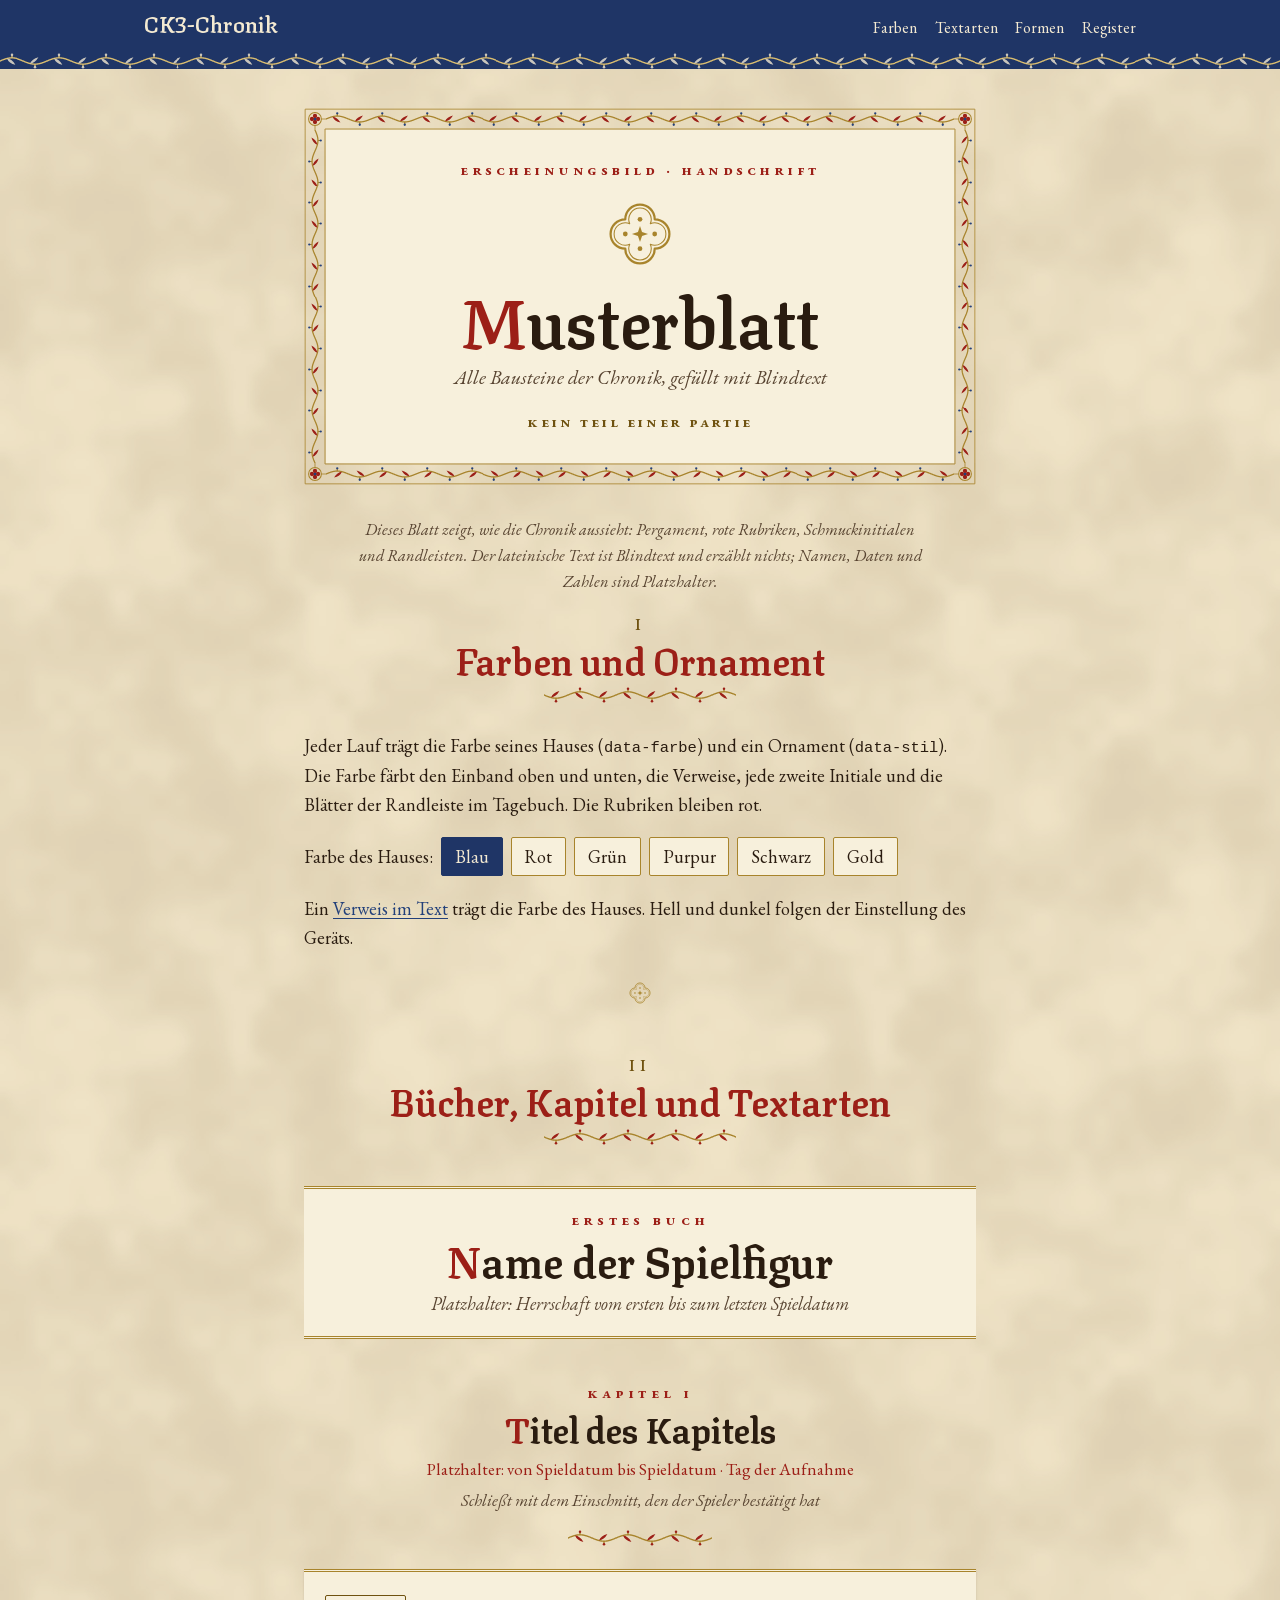
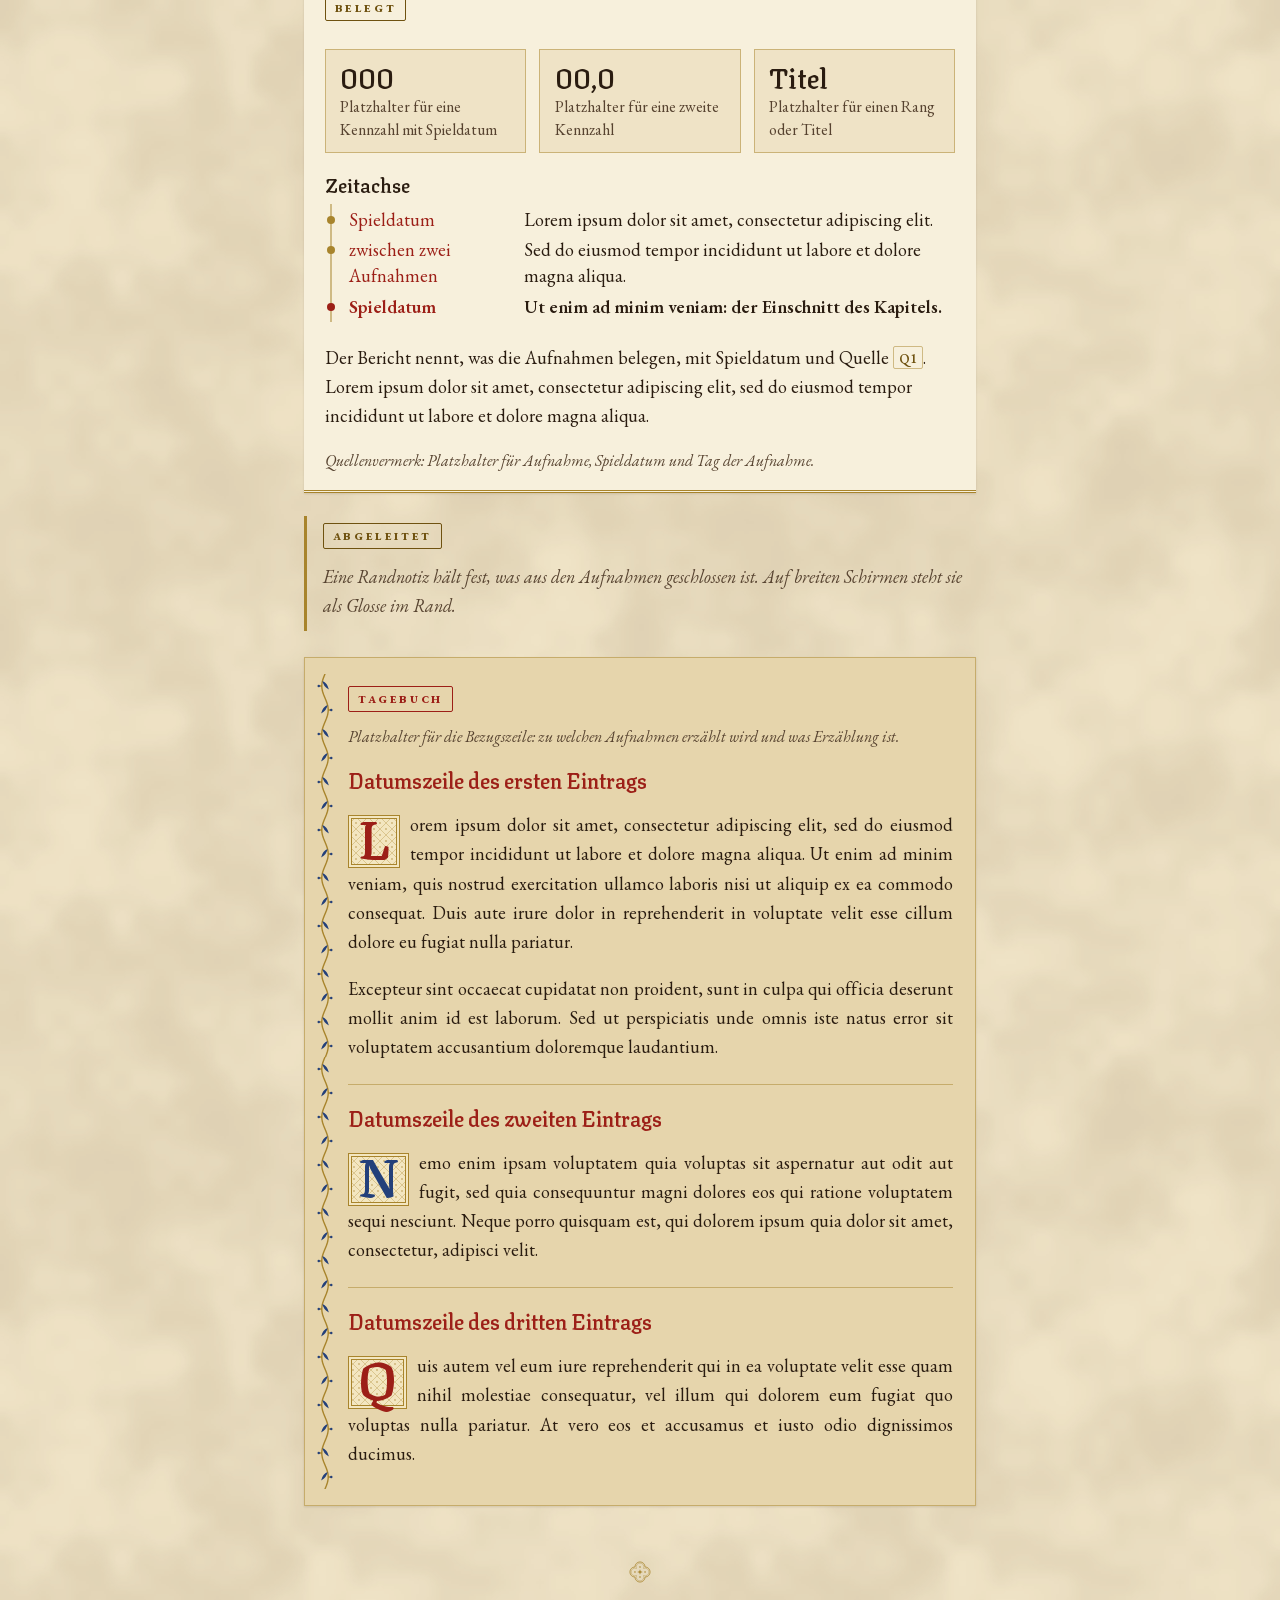
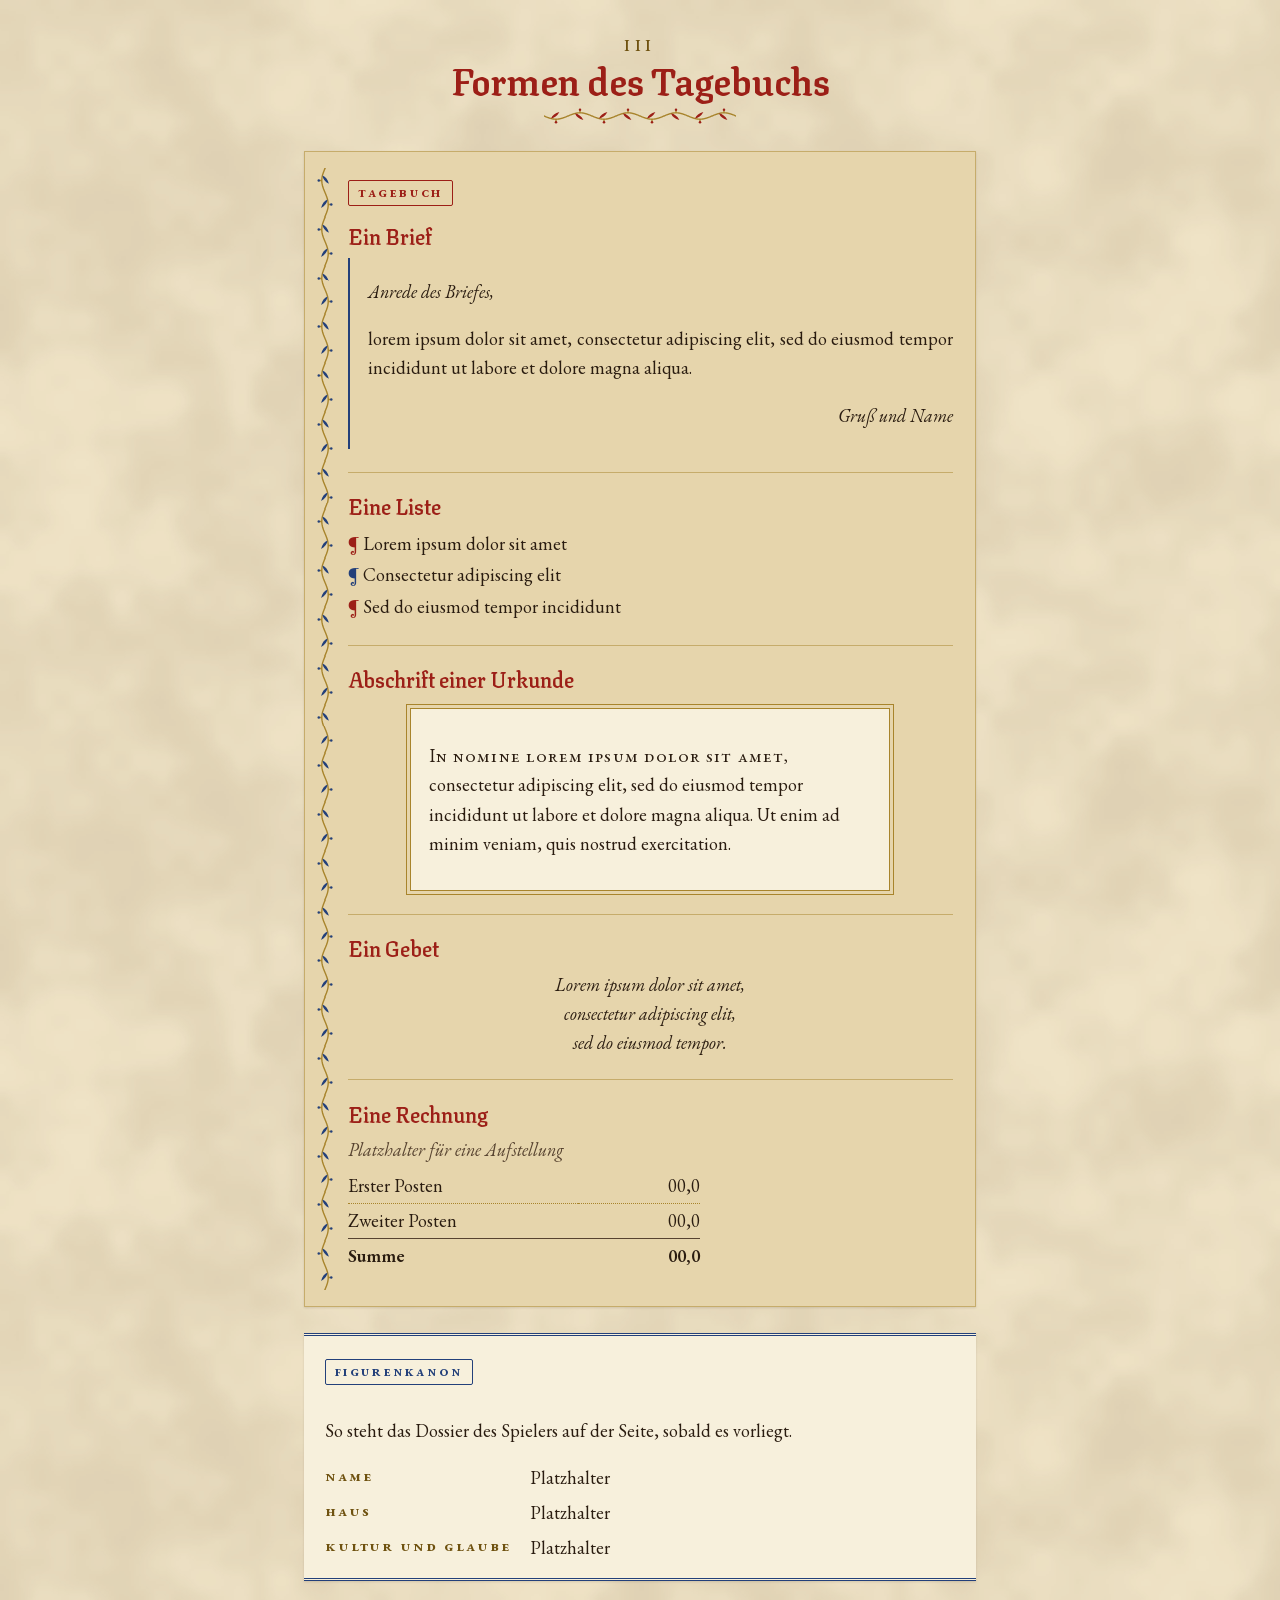
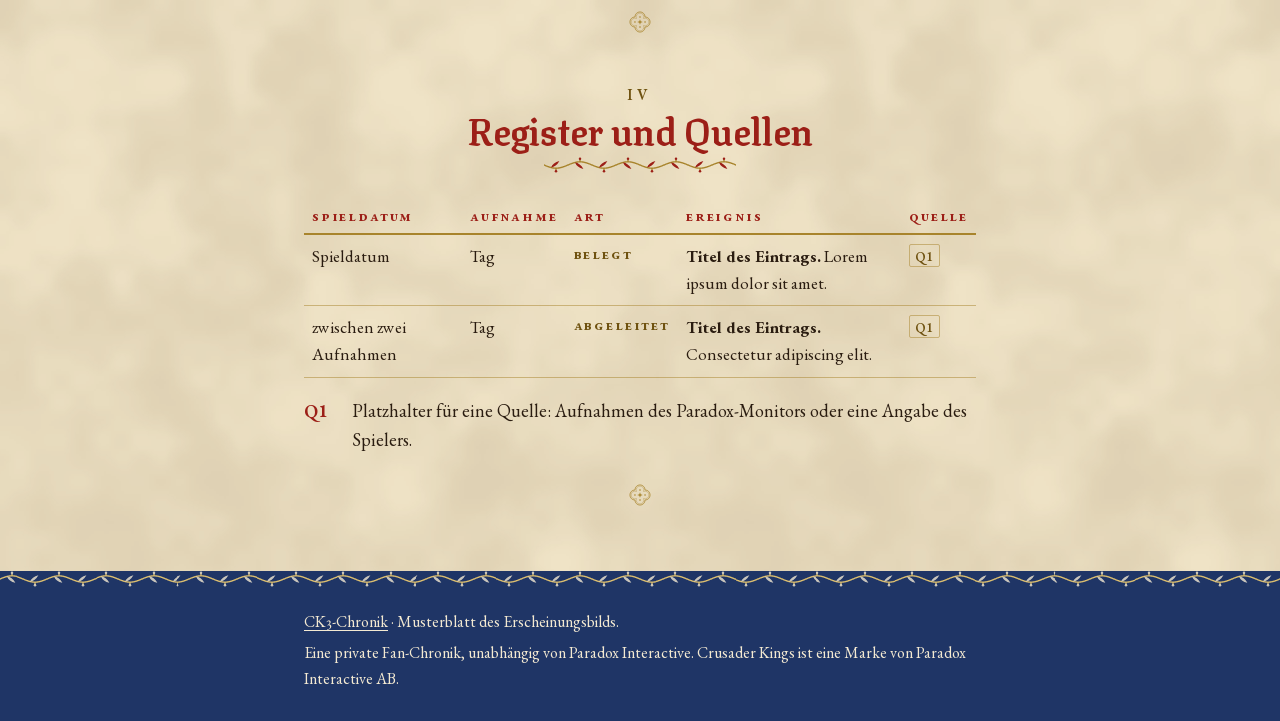
==== commit 574162bd: "Kapitel I: Die Reise nach Frankfurt Erstes Buch „Joshua von Silberfurt“, Spieldatum 1.1.867 bis 2.4." ====
--- a/musterblatt.html
+++ b/musterblatt.html
@@ -92,6 +92,7 @@
 
         <div class="hs-tagebuch">
           <span class="hs-etikett">Tagebuch</span>
+          <div class="hs-bezug">Platzhalter für die Bezugszeile: zu welchen Aufnahmen erzählt wird und was Erzählung ist.</div>
           <section class="hs-eintrag">
             <h5 class="hs-rubrik">Datumszeile des ersten Eintrags</h5>
             <p>Lorem ipsum dolor sit amet, consectetur adipiscing elit, sed do eiusmod tempor incididunt ut labore et dolore magna aliqua. Ut enim ad minim veniam, quis nostrud exercitation ullamco laboris nisi ut aliquip ex ea commodo consequat. Duis aute irure dolor in reprehenderit in voluptate velit esse cillum dolore eu fugiat nulla pariatur.</p>
--- a/assets/handschrift.css
+++ b/assets/handschrift.css
@@ -220,7 +220,7 @@
 .hs-tagebuch::after { background: var(--hs-haus); -webkit-mask-image: var(--hs-ranke-knospen-s); mask-image: var(--hs-ranke-knospen-s); }
 .hs-tagebuch .hs-etikett { color: var(--hs-rubrum); }
 .hs-rubrik { margin: 0 0 0.6rem; font: 600 1.3rem/1.25 var(--hs-titel); color: var(--hs-rubrum); text-align: left; hyphens: manual; }
-.hs-bezug { margin: 0 0 0.3rem; font-size: 1rem; font-style: italic; color: var(--hs-tinte-blass); text-align: left; }
+.hs-bezug { margin: 0 0 1rem; font-size: 1rem; font-style: italic; color: var(--hs-tinte-blass); text-align: left; }
 .hs-eintrag { margin: 1.4rem 0 0; padding-top: 1.2rem; border-top: 1px solid var(--hs-linie); }
 .hs-eintrag:first-of-type { margin-top: 0.2rem; padding-top: 0; border-top: 0; }
 .hs-tagebuch > p:first-of-type::first-letter,
@@ -243,7 +243,7 @@
 .hs-liste li::before { content: "¶ "; color: var(--hs-rubrum); }
 .hs-liste li:nth-child(even)::before { color: var(--hs-blau); }
 .hs-urkunde {
-  margin: 0.7rem auto 1rem; padding: 0.9rem 1.1rem; max-width: 30rem; text-align: left; hyphens: manual;
+  margin: 1.05rem auto 1.1rem; padding: 0.9rem 1.1rem; max-width: 30rem; text-align: left; hyphens: manual;
   background: var(--hs-papier-2); border: 1px solid var(--hs-gold); outline: 1px solid var(--hs-gold); outline-offset: 3px;
 }
 .hs-urkunde p:first-child::first-line { font-variant-caps: small-caps; font-variant-ligatures: none; letter-spacing: 0.06em; }
